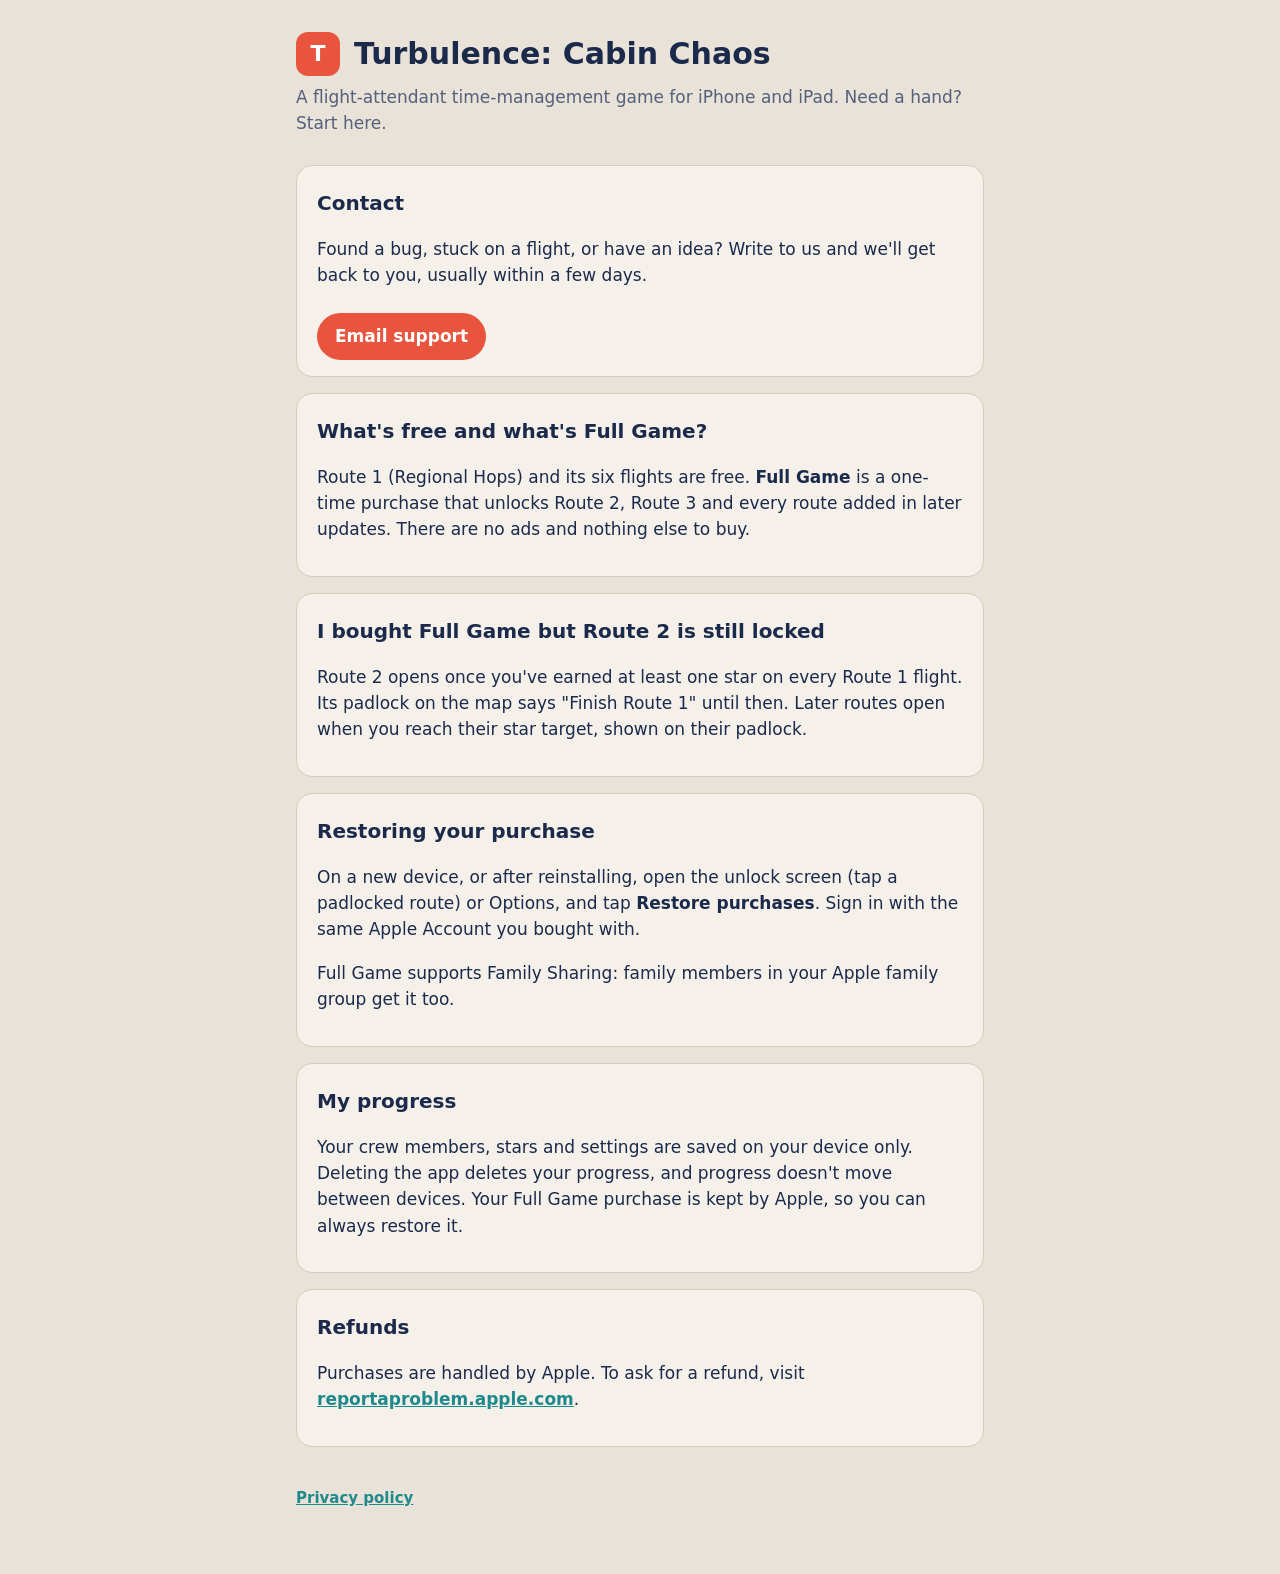
==== index.html @ 11b94a40 "Support page and privacy policy for Turbulence: Cabin Chaos Co-Authored-By: Claude Opus 5.5 <noreply" ====
<!doctype html>
<html lang="en">
<head>
<meta charset="utf-8">
<meta name="viewport" content="width=device-width, initial-scale=1">
<title>Turbulence: Cabin Chaos — Support</title>
<meta name="description" content="Help and contact for Turbulence: Cabin Chaos, a flight-attendant time-management game for iPhone and iPad.">
<link rel="stylesheet" href="style.css">
</head>
<body>
<main>
  <header><div class="mark" aria-hidden="true">T</div><h1>Turbulence: Cabin Chaos</h1></header>
  <p class="sub">A flight-attendant time-management game for iPhone and iPad. Need a hand? Start here.</p>

  <section>
    <h2>Contact</h2>
    <p>Found a bug, stuck on a flight, or have an idea? Write to us and we'll get back to you, usually within a few days.</p>
    <a class="contact" href="mailto:SUPPORT_EMAIL">Email support</a>
  </section>

  <section>
    <h2>What's free and what's Full Game?</h2>
    <p>Route 1 (Regional Hops) and its six flights are free. <strong>Full Game</strong> is a one-time purchase that unlocks Route 2, Route 3 and every route added in later updates. There are no ads and nothing else to buy.</p>
  </section>

  <section>
    <h2>I bought Full Game but Route 2 is still locked</h2>
    <p>Route 2 opens once you've earned at least one star on every Route 1 flight. Its padlock on the map says "Finish Route 1" until then. Later routes open when you reach their star target, shown on their padlock.</p>
  </section>

  <section>
    <h2>Restoring your purchase</h2>
    <p>On a new device, or after reinstalling, open the unlock screen (tap a padlocked route) or Options, and tap <strong>Restore purchases</strong>. Sign in with the same Apple Account you bought with.</p>
    <p>Full Game supports Family Sharing: family members in your Apple family group get it too.</p>
  </section>

  <section>
    <h2>My progress</h2>
    <p>Your crew members, stars and settings are saved on your device only. Deleting the app deletes your progress, and progress doesn't move between devices. Your Full Game purchase is kept by Apple, so you can always restore it.</p>
  </section>

  <section>
    <h2>Refunds</h2>
    <p>Purchases are handled by Apple. To ask for a refund, visit <a href="https://reportaproblem.apple.com">reportaproblem.apple.com</a>.</p>
  </section>

  <nav><a href="privacy.html">Privacy policy</a></nav>
</main>
</body>
</html>
---- style.css ----
/* Turbulence support site: the game's cream, navy and coral (Theme.swift) */
:root {
  --cream: #E8E2D8; --navy: #1B2A4A; --coral: #E8543E; --teal: #1F8A8C; --ink: #1B2A4A; --muted: #55607A;
  --card: #F5F1EA; --line: #D6CCBD; --bg: #E8E2D8;
}
@media (prefers-color-scheme: dark) {
  :root { --bg: #111C33; --card: #17264A; --ink: #F3EEE6; --muted: #A9B3C8; --line: #2A3B63; }
}
* { box-sizing: border-box; }
body { margin: 0; background: var(--bg); color: var(--ink); font: 17px/1.55 ui-rounded, -apple-system, "SF Pro Rounded", system-ui, sans-serif; }
main { max-width: 720px; margin: 0 auto; padding: 32px 16px 64px; }
header { display: flex; align-items: center; gap: 14px; margin-bottom: 8px; }
header .mark { width: 44px; height: 44px; border-radius: 12px; background: var(--coral); display: grid; place-items: center; color: #fff; font-weight: 800; font-size: 22px; }
h1 { font-size: 30px; line-height: 1.2; margin: 0; }
.sub { color: var(--muted); margin: 4px 0 28px; }
h2 { font-size: 20px; margin: 32px 0 8px; }
section { background: var(--card); border: 1px solid var(--line); border-radius: 16px; padding: 4px 20px 16px; margin: 16px 0; }
a { color: var(--teal); font-weight: 600; }
.contact { display: inline-block; margin-top: 8px; padding: 10px 18px; border-radius: 999px; background: var(--coral); color: #fff; text-decoration: none; }
nav { margin-top: 40px; color: var(--muted); font-size: 15px; }
nav a { margin-right: 16px; }
section h2:first-child { margin-top: 18px; }
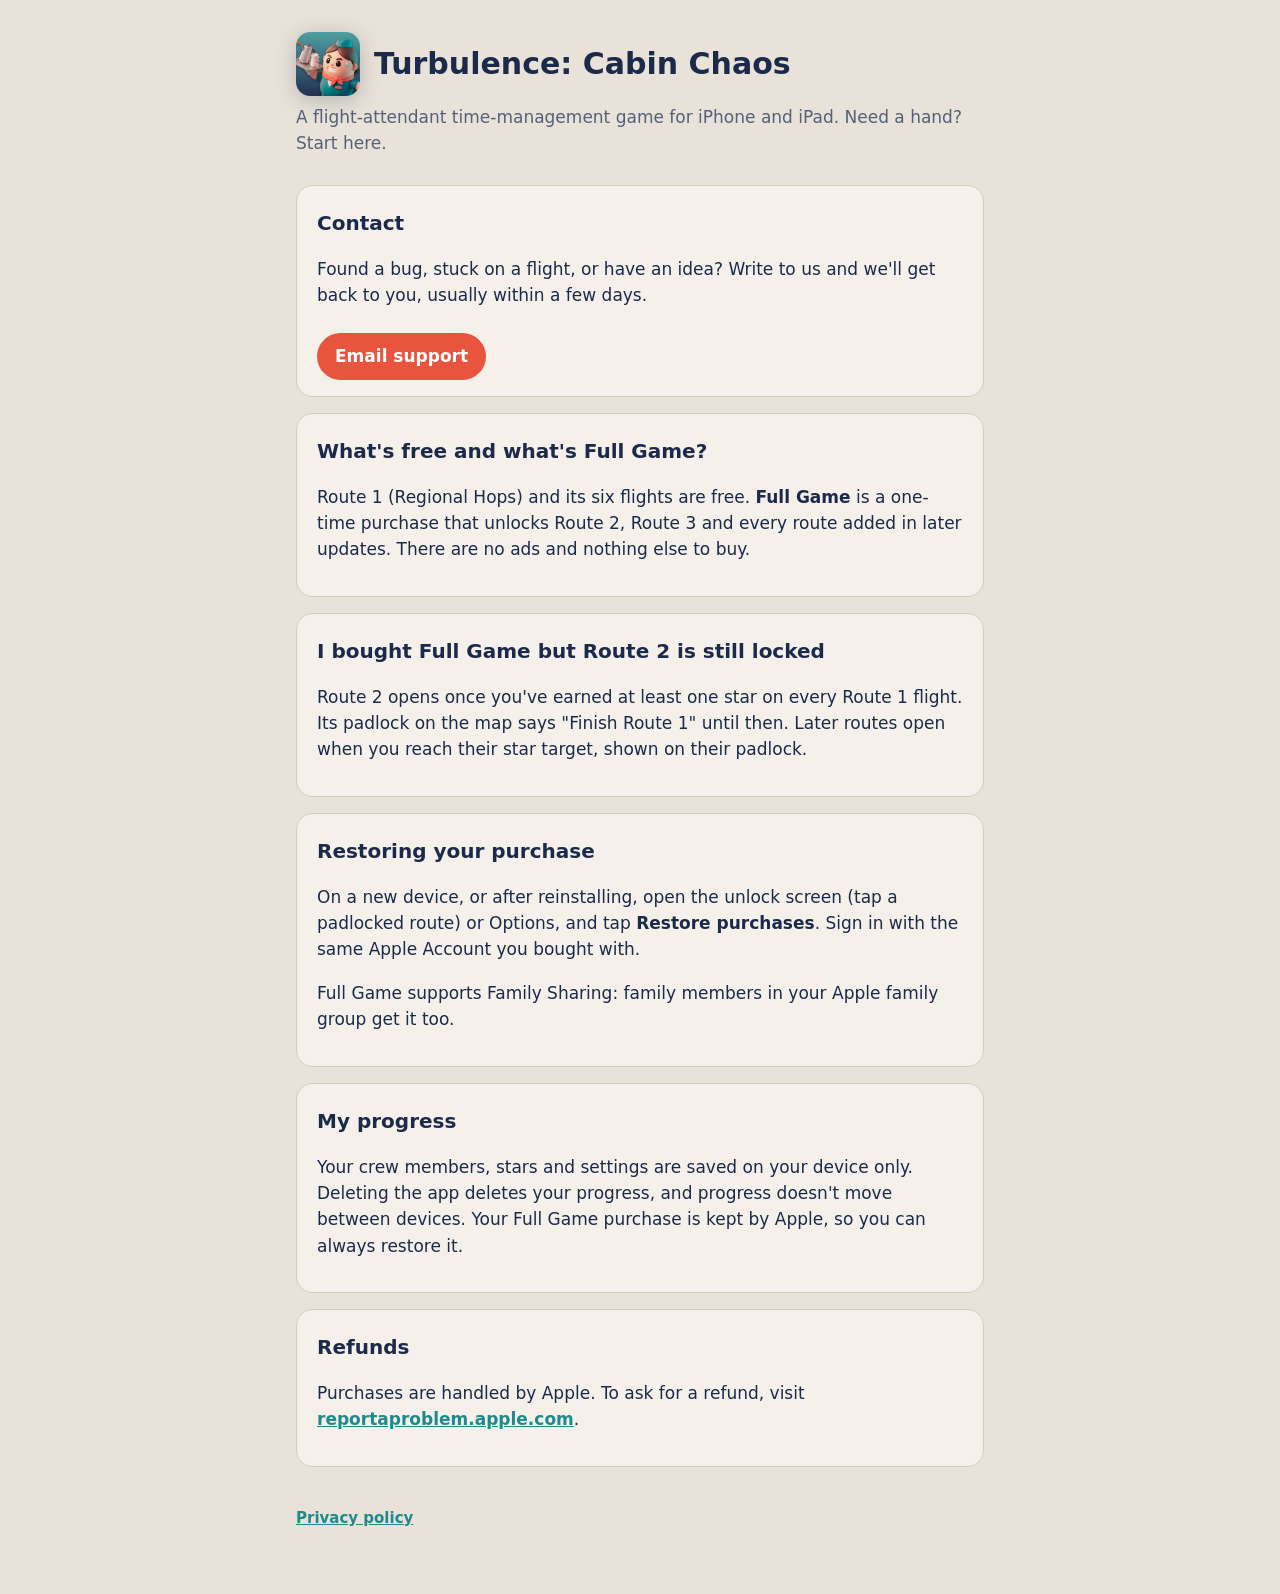
==== commit d5774375: "Use the game icon in the header, as the favicon and as the home-screen icon Co-Authored-By: Claude O" ====
--- a/index.html
+++ b/index.html
@@ -6,16 +6,18 @@
 <title>Turbulence: Cabin Chaos — Support</title>
 <meta name="description" content="Help and contact for Turbulence: Cabin Chaos, a flight-attendant time-management game for iPhone and iPad.">
 <link rel="stylesheet" href="style.css">
+<link rel="icon" type="image/png" href="favicon.png">
+<link rel="apple-touch-icon" href="apple-touch-icon.png">
 </head>
 <body>
 <main>
-  <header><div class="mark" aria-hidden="true">T</div><h1>Turbulence: Cabin Chaos</h1></header>
+  <header><img class="mark" src="icon.png" alt="Turbulence app icon" width="64" height="64"><h1>Turbulence: Cabin Chaos</h1></header>
   <p class="sub">A flight-attendant time-management game for iPhone and iPad. Need a hand? Start here.</p>
 
   <section>
     <h2>Contact</h2>
     <p>Found a bug, stuck on a flight, or have an idea? Write to us and we'll get back to you, usually within a few days.</p>
-    <a class="contact" href="mailto:SUPPORT_EMAIL">Email support</a>
+    <a class="contact" href="mailto:turbulencesupport@gmail.com">Email support</a>
   </section>
 
   <section>
--- a/style.css
+++ b/style.css
@@ -10,7 +10,7 @@
 body { margin: 0; background: var(--bg); color: var(--ink); font: 17px/1.55 ui-rounded, -apple-system, "SF Pro Rounded", system-ui, sans-serif; }
 main { max-width: 720px; margin: 0 auto; padding: 32px 16px 64px; }
 header { display: flex; align-items: center; gap: 14px; margin-bottom: 8px; }
-header .mark { width: 44px; height: 44px; border-radius: 12px; background: var(--coral); display: grid; place-items: center; color: #fff; font-weight: 800; font-size: 22px; }
+header .mark { width: 64px; height: 64px; flex: none; filter: drop-shadow(0 4px 10px rgba(27, 42, 74, 0.25)); }
 h1 { font-size: 30px; line-height: 1.2; margin: 0; }
 .sub { color: var(--muted); margin: 4px 0 28px; }
 h2 { font-size: 20px; margin: 32px 0 8px; }
